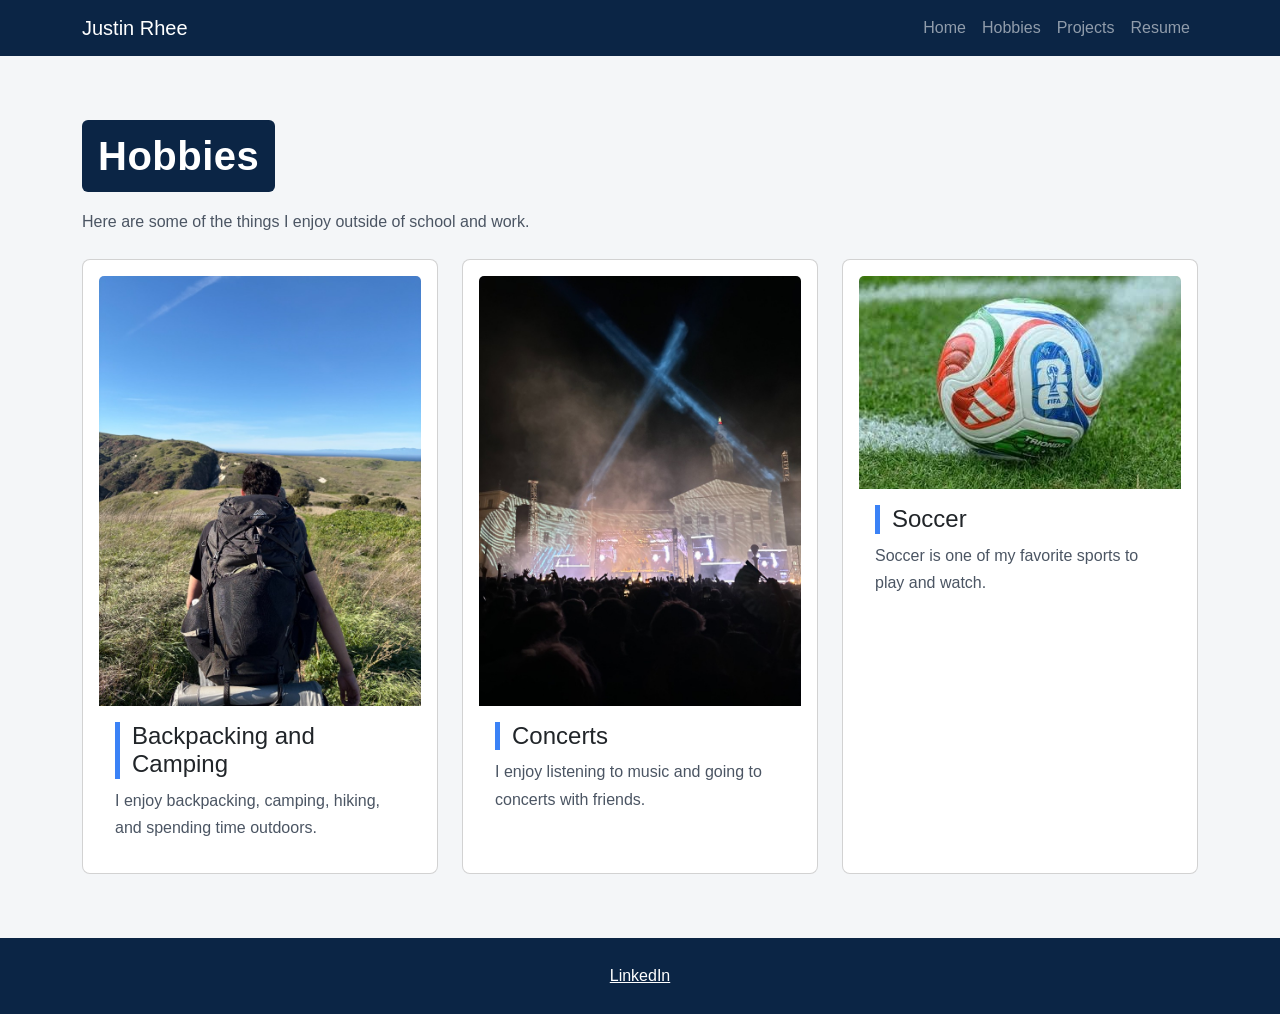
==== views/hobbies.html @ 926e5f9c "Moved files out of Website/" ====
<!DOCTYPE html>
<html lang="en">

<head>
    <meta charset="UTF-8">
    <meta name="viewport" content="width=device-width, initial-scale=1.0">

    <title>Justin Rhee | Hobbies</title>

    <!-- Bootstrap stylesheet -->
    <link
        href="https://cdn.jsdelivr.net/npm/bootstrap@5.3.3/dist/css/bootstrap.min.css"
        rel="stylesheet"
    >

    <!-- Custom stylesheet -->
    <link rel="stylesheet" href="../resources/css/styles.css">
</head>

<body>

    <header>
        <nav class="navbar navbar-expand-md navbar-dark navbar-custom">
            <div class="container">

                <a class="navbar-brand" href="home.html">
                    Justin Rhee
                </a>

                <button
                    class="navbar-toggler"
                    type="button"
                    data-bs-toggle="collapse"
                    data-bs-target="#mainNav"
                    aria-controls="mainNav"
                    aria-expanded="false"
                    aria-label="Toggle navigation"
                >
                    <span class="navbar-toggler-icon"></span>
                </button>

                <div class="collapse navbar-collapse" id="mainNav">
                    <ul class="navbar-nav ms-auto">

                        <li class="nav-item">
                            <a class="nav-link" href="home.html">Home</a>
                        </li>

                        <li class="nav-item">
                            <a class="nav-link" href="hobbies.html">Hobbies</a>
                        </li>

                        <li class="nav-item">
                            <a class="nav-link" href="projects.html">Projects</a>
                        </li>

                        <li class="nav-item">
                            <a class="nav-link" href="resume.html">Resume</a>
                        </li>

                    </ul>
                </div>

            </div>
        </nav>
    </header>
    <!--
    BOOTSTRAP ANNOTATIONS

    1. container
    Element: main
    Purpose: Centers the main page content and dynamic horizontal spacing.

    2. col-12
    Element: div surrounding each hobby card
    Purpose: Makes each hobby card take the full width of the row
    on small screens.

    3. col-lg-4
    Element: div surrounding each hobby card
    Purpose: Makes each hobby use 4 of Bootstrap's 12 columns on
    large screens, allowing three hobby cards to appear in one row.
    -->
    <main class="container my-5">

        <h1 class="mb-3">Hobbies</h1>

        <p class="mb-4">
            Here are some of the things I enjoy outside of school and work.
        </p>

        <div class="row g-4">

            <div class="col-12 col-md-6 col-lg-4">
                <section class="card hobby-card h-100">

                    <img
                        src="../resources/img/backpacking.jpg"
                        class="card-img-top"
                        alt="Mountain landscape representing backpacking and camping"
                    >

                    <div class="card-body">
                        <h2 class="card-title h4">
                            Backpacking and Camping
                        </h2>

                        <p class="card-text">
                            I enjoy backpacking, camping, hiking, and spending
                            time outdoors.
                        </p>
                    </div>

                </section>
            </div>


            <div class="col-12 col-md-6 col-lg-4">
                <section class="card hobby-card h-100">

                    <img
                        src="../resources/img/concert.jpg"
                        class="card-img-top"
                        alt="Concert stage representing my interest in live music"
                    >

                    <div class="card-body">
                        <h2 class="card-title h4">
                            Concerts
                        </h2>

                        <p class="card-text">
                            I enjoy listening to music and going to concerts
                            with friends.
                        </p>
                    </div>

                </section>
            </div>


            <div class="col-12 col-md-6 col-lg-4">
                <section class="card hobby-card h-100">

                    <img
                        src="../resources/img/soccer.jpg"
                        class="card-img-top"
                        alt="Soccer ball on a field representing my interest in soccer"
                    >

                    <div class="card-body">
                        <h2 class="card-title h4">
                            Soccer
                        </h2>

                        <p class="card-text">
                            Soccer is one of my favorite sports to play and watch.
                        </p>
                    </div>

                </section>
            </div>

        </div>

    </main>

    <footer class="text-center py-4">
        <p class="mb-0">
            <a href="https://www.linkedin.com/in/justin-h-rhee/">
                LinkedIn
            </a>
        </p>
    </footer>
    <script
        src="https://cdn.jsdelivr.net/npm/bootstrap@5.3.3/dist/js/bootstrap.bundle.min.js">
    </script>
</body>

</html>
---- resources/css/styles.css ----
/* Element selector, custom colors, and typography */
body {
    font-family: Arial, Helvetica, sans-serif;
    background-color: #f4f6f8;
    color: #1f2937;
    margin: 0;
}


/* Custom navbar color */
.navbar-custom {
    background-color: #0b2545;
}


/* Margin and padding */
main {
    margin: 2rem auto;
    padding: 1rem;
    max-width: 1000px;
}


/* Block-style page titles */
h1 {
    background-color: #0b2545;
    color: white;
    padding: 0.75rem 1rem;
    border-radius: 6px;
    font-weight: 700;
    letter-spacing: 0.5px;
    display: inline-block;
}


/* RClass selector and box-model properties */
.hobby-card {
    padding: 1rem;
    border-radius: 8px;
}


/* Class selector, border radius, and shadow */
.project-card {
    padding: 1rem;
    border-radius: 8px;
    box-shadow: 0 2px 5px rgba(0, 0, 0, 0.15);
}


/* Basic image sizing */
img {
    max-width: 100%;
    height: auto;
}


/* Footer styling */
footer {
    background-color: #0b2545;
    color: white;
    padding: 1rem;
    text-align: center;
}


footer a {
    color: white;
}


/* Overrides Bootstrap's default .btn-primary colors. */
.btn-primary {
    background-color: #0b2545;
    border-color: #0b2545;
}


/* Keeps custom button color when hovering */
.btn-primary:hover {
    background-color: #163b65;
    border-color: #163b65;
}


h2 {
    color: #0b2545;
    font-weight: 700;
    border-left: 5px solid #3b82f6;
    padding-left: 0.75rem;
    margin-bottom: 1rem;
}

.resume-section {
    padding-bottom: 1.5rem;
    margin-bottom: 1.5rem;
    border-bottom: 1px solid #d1d5db;
}


p {
    color: #4b5563;
    line-height: 1.7;
}
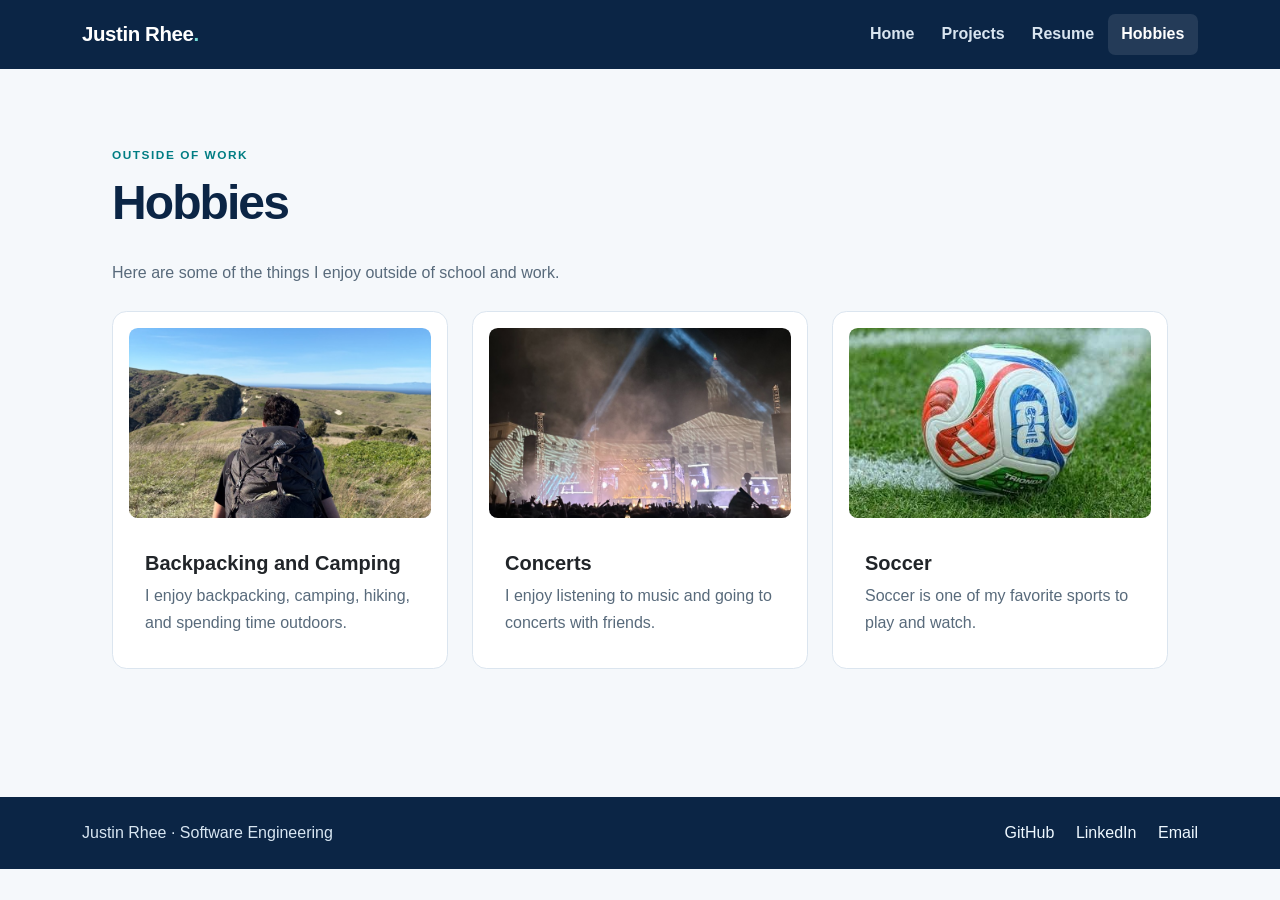
==== commit cff5722b: "Update portfolio projects, resume, and homepage" ====
--- a/views/hobbies.html
+++ b/views/hobbies.html
@@ -1,89 +1,29 @@
 <!DOCTYPE html>
 <html lang="en">
+<head>
+  <meta charset="UTF-8">
+  <meta name="viewport" content="width=device-width, initial-scale=1">
+  <meta name="description" content="A few of Justin Rhee's interests outside computer science and software engineering.">
+  <title>Justin Rhee | Hobbies</title>
+  <link href="https://cdn.jsdelivr.net/npm/bootstrap@5.3.3/dist/css/bootstrap.min.css" rel="stylesheet">
+  <link rel="stylesheet" href="../resources/css/styles.css">
+</head>
+<body>
+  <header>
+    <nav class="navbar navbar-expand-md navbar-dark navbar-custom" aria-label="Main navigation">
+      <div class="container">
+        <a class="navbar-brand" href="home.html">Justin Rhee<span class="brand-dot">.</span></a>
+        <button class="navbar-toggler" type="button" data-bs-toggle="collapse" data-bs-target="#mainNav" aria-controls="mainNav" aria-expanded="false" aria-label="Toggle navigation"><span class="navbar-toggler-icon"></span></button>
+        <div class="collapse navbar-collapse" id="mainNav"><ul class="navbar-nav ms-auto"><li class="nav-item"><a class="nav-link" href="home.html">Home</a></li>
+<li class="nav-item"><a class="nav-link" href="projects.html">Projects</a></li>
+<li class="nav-item"><a class="nav-link" href="resume.html">Resume</a></li>
+<li class="nav-item"><a class="nav-link active" aria-current="page" href="hobbies.html">Hobbies</a></li></ul></div>
+      </div>
+    </nav>
+  </header>
+  <main class="container page-shell">    <main class="container page-shell">
 
-<head>
-    <meta charset="UTF-8">
-    <meta name="viewport" content="width=device-width, initial-scale=1.0">
-
-    <title>Justin Rhee | Hobbies</title>
-
-    <!-- Bootstrap stylesheet -->
-    <link
-        href="https://cdn.jsdelivr.net/npm/bootstrap@5.3.3/dist/css/bootstrap.min.css"
-        rel="stylesheet"
-    >
-
-    <!-- Custom stylesheet -->
-    <link rel="stylesheet" href="../resources/css/styles.css">
-</head>
-
-<body>
-
-    <header>
-        <nav class="navbar navbar-expand-md navbar-dark navbar-custom">
-            <div class="container">
-
-                <a class="navbar-brand" href="home.html">
-                    Justin Rhee
-                </a>
-
-                <button
-                    class="navbar-toggler"
-                    type="button"
-                    data-bs-toggle="collapse"
-                    data-bs-target="#mainNav"
-                    aria-controls="mainNav"
-                    aria-expanded="false"
-                    aria-label="Toggle navigation"
-                >
-                    <span class="navbar-toggler-icon"></span>
-                </button>
-
-                <div class="collapse navbar-collapse" id="mainNav">
-                    <ul class="navbar-nav ms-auto">
-
-                        <li class="nav-item">
-                            <a class="nav-link" href="home.html">Home</a>
-                        </li>
-
-                        <li class="nav-item">
-                            <a class="nav-link" href="hobbies.html">Hobbies</a>
-                        </li>
-
-                        <li class="nav-item">
-                            <a class="nav-link" href="projects.html">Projects</a>
-                        </li>
-
-                        <li class="nav-item">
-                            <a class="nav-link" href="resume.html">Resume</a>
-                        </li>
-
-                    </ul>
-                </div>
-
-            </div>
-        </nav>
-    </header>
-    <!--
-    BOOTSTRAP ANNOTATIONS
-
-    1. container
-    Element: main
-    Purpose: Centers the main page content and dynamic horizontal spacing.
-
-    2. col-12
-    Element: div surrounding each hobby card
-    Purpose: Makes each hobby card take the full width of the row
-    on small screens.
-
-    3. col-lg-4
-    Element: div surrounding each hobby card
-    Purpose: Makes each hobby use 4 of Bootstrap's 12 columns on
-    large screens, allowing three hobby cards to appear in one row.
-    -->
-    <main class="container my-5">
-
-        <h1 class="mb-3">Hobbies</h1>
+        <div class="page-intro"><p class="eyebrow">Outside of work</p><h1>Hobbies</h1></div>
 
         <p class="mb-4">
             Here are some of the things I enjoy outside of school and work.
@@ -163,18 +103,13 @@
 
         </div>
 
-    </main>
-
-    <footer class="text-center py-4">
-        <p class="mb-0">
-            <a href="https://www.linkedin.com/in/justin-h-rhee/">
-                LinkedIn
-            </a>
-        </p>
-    </footer>
-    <script
-        src="https://cdn.jsdelivr.net/npm/bootstrap@5.3.3/dist/js/bootstrap.bundle.min.js">
-    </script>
+    </main></main>
+  <footer class="site-footer">
+    <div class="container footer-content">
+      <span>Justin Rhee &middot; Software Engineering</span>
+      <div class="footer-links"><a href="https://github.com/justinr1266" target="_blank" rel="noopener noreferrer">GitHub</a><a href="https://www.linkedin.com/in/justin-h-rhee/" target="_blank" rel="noopener noreferrer">LinkedIn</a><a href="mailto:justinrhee.career@gmail.com">Email</a></div>
+    </div>
+  </footer>
+  <script src="https://cdn.jsdelivr.net/npm/bootstrap@5.3.3/dist/js/bootstrap.bundle.min.js"></script>
 </body>
-
-</html>+</html>
--- a/resources/css/styles.css
+++ b/resources/css/styles.css
@@ -1,104 +1,151 @@
-/* Element selector, custom colors, and typography */
-body {
-    font-family: Arial, Helvetica, sans-serif;
-    background-color: #f4f6f8;
-    color: #1f2937;
-    margin: 0;
-}
-
-
-/* Custom navbar color */
-.navbar-custom {
-    background-color: #0b2545;
-}
-
-
-/* Margin and padding */
-main {
-    margin: 2rem auto;
-    padding: 1rem;
-    max-width: 1000px;
-}
-
-
-/* Block-style page titles */
-h1 {
-    background-color: #0b2545;
-    color: white;
-    padding: 0.75rem 1rem;
-    border-radius: 6px;
-    font-weight: 700;
-    letter-spacing: 0.5px;
-    display: inline-block;
-}
-
-
-/* RClass selector and box-model properties */
-.hobby-card {
-    padding: 1rem;
-    border-radius: 8px;
-}
-
-
-/* Class selector, border radius, and shadow */
-.project-card {
-    padding: 1rem;
-    border-radius: 8px;
-    box-shadow: 0 2px 5px rgba(0, 0, 0, 0.15);
-}
-
-
-/* Basic image sizing */
-img {
-    max-width: 100%;
-    height: auto;
-}
-
-
-/* Footer styling */
-footer {
-    background-color: #0b2545;
-    color: white;
-    padding: 1rem;
-    text-align: center;
-}
-
-
-footer a {
-    color: white;
-}
-
-
-/* Overrides Bootstrap's default .btn-primary colors. */
-.btn-primary {
-    background-color: #0b2545;
-    border-color: #0b2545;
-}
-
-
-/* Keeps custom button color when hovering */
-.btn-primary:hover {
-    background-color: #163b65;
-    border-color: #163b65;
-}
-
-
-h2 {
-    color: #0b2545;
-    font-weight: 700;
-    border-left: 5px solid #3b82f6;
-    padding-left: 0.75rem;
-    margin-bottom: 1rem;
-}
-
-.resume-section {
-    padding-bottom: 1.5rem;
-    margin-bottom: 1.5rem;
-    border-bottom: 1px solid #d1d5db;
-}
-
-
-p {
-    color: #4b5563;
-    line-height: 1.7;
-}
+/* Portfolio styling: responsive, accessible, and static-hosting friendly. */
+:root { --navy:#0b2545; --navy-2:#14395c; --ink:#152b41; --muted:#586a7b; --accent:#28b4b0; --line:#dbe5ef; --paper:#f5f8fb; }
+html { scroll-behavior:smooth; }
+body { font-family:Arial,Helvetica,sans-serif; background:var(--paper); color:var(--ink); margin:0; }
+a { text-underline-offset:3px; }
+a:focus-visible,button:focus-visible { outline:3px solid #18b7d7; outline-offset:3px; }
+.navbar-custom { background:var(--navy); padding:.85rem 0; }
+.navbar-brand { font-size:1.28rem; font-weight:750; letter-spacing:-.02em; }
+.brand-dot { color:#74ddd8; }
+.navbar .nav-link { color:#d9e5f0; font-weight:600; padding:.55rem .85rem!important; border-radius:.45rem; }
+.navbar .nav-link:hover,.navbar .nav-link.active { color:white; background:rgba(255,255,255,.10); }
+.page-shell { max-width:1120px; padding:2.4rem 1rem 4rem; }
+h1,h2,h3 { color:var(--navy); }
+p { color:var(--muted); line-height:1.65; }
+.eyebrow { color:#007d83; text-transform:uppercase; font-size:.74rem; letter-spacing:.13em; font-weight:800; margin:0 0 .55rem; }
+.eyebrow-light { color:#79e2db; }
+.btn { font-weight:700; border-radius:.58rem; padding:.7rem 1.05rem; }
+.btn-primary { background:var(--navy); border-color:var(--navy); }
+.btn-primary:hover,.btn-primary:focus-visible { background:var(--navy-2); border-color:var(--navy-2); }
+.btn-outline-dark { border-color:#91a1ae; color:var(--navy); }
+.btn-outline-dark:hover { background:var(--navy); border-color:var(--navy); }
+.text-link { display:inline-flex; align-items:center; font-weight:750; color:#0a6572; text-decoration:none; }
+.text-link:hover { text-decoration:underline; }
+.site-footer { padding:1.5rem 0; background:var(--navy); color:#d8e6f2; }
+.footer-content { display:flex; gap:1rem; flex-wrap:wrap; justify-content:space-between; align-items:center; }
+.footer-links { display:flex; gap:1.35rem; flex-wrap:wrap; }
+.site-footer a { color:#eef8ff; text-decoration:none; }
+.site-footer a:hover { text-decoration:underline; }
+/* Homepage */
+.hero { background:linear-gradient(135deg,#09223f 0%,#123f60 100%); color:white; border-radius:1.2rem; overflow:hidden; }
+.home-hero { display:grid; grid-template-columns:1.3fr .72fr; min-height:440px; }
+.hero-copy { padding:3.4rem clamp(1.5rem,5vw,3.6rem); align-self:center; }
+.hero h1 { color:white; font-size:clamp(2rem,3.6vw,3.2rem); line-height:1.14; font-weight:800; letter-spacing:-.035em; margin-bottom:1.1rem; }
+.hero-lede { color:#eff6fb; font-size:1.10rem; font-weight:600; line-height:1.6; }
+.hero-detail { color:#cbdce9; font-size:.97rem; }
+.hero-actions { display:flex; flex-wrap:wrap; gap:.75rem; margin-top:1.65rem; }
+.action-primary { color:var(--navy); }
+.hero-portrait { min-height:100%; overflow:hidden; }
+.hero-portrait img { width:100%; height:100%; object-fit:cover; object-position:center 30%; display:block; }
+.section-block { margin-top:3.9rem; }
+.compact-section { margin-bottom:.5rem; }
+.section-heading { display:flex; justify-content:space-between; align-items:end; gap:1rem; flex-wrap:wrap; margin-bottom:1.3rem; }
+.section-heading h2 { font-size:clamp(1.35rem,2.8vw,1.85rem); font-weight:800; margin:0; letter-spacing:-.025em; }
+.focus-grid { display:grid; grid-template-columns:repeat(3,1fr); gap:1rem; }
+.focus-tile { background:white; border:1px solid var(--line); border-radius:.88rem; padding:1.3rem; }
+.focus-index { display:block; color:#078a91; font-size:.82rem; font-weight:850; margin-bottom:1rem; }
+.focus-tile h3 { font-size:1.1rem; font-weight:750; margin-bottom:.55rem; }
+.focus-tile p { margin:0; font-size:.95rem; }
+.featured-grid { display:grid; grid-template-columns:repeat(2,1fr); gap:1.1rem; }
+.featured-project { display:block; background:white; text-decoration:none; border:1px solid var(--line); border-radius:.88rem; padding:1.55rem; box-shadow:0 6px 16px rgba(10,35,65,.04); transition:transform .16s,box-shadow .16s; }
+.featured-project:hover { transform:translateY(-3px); box-shadow:0 9px 26px rgba(10,35,65,.10); }
+.featured-label { color:#007d83; font-weight:800; font-size:.72rem; letter-spacing:.08em; }
+.featured-project h3 { font-size:1.5rem; font-weight:800; margin:.6rem 0; }
+.featured-project p { margin-bottom:1.1rem; }
+.featured-more { color:#0c7180; font-weight:800; }
+.skill-overview { background:white; border:1px solid var(--line); border-radius:.88rem; padding:1.25rem 1.45rem; display:grid; grid-template-columns:1fr 1fr; gap:1.4rem; }
+.skill-overview h3 { font-size:1rem; font-weight:800; margin-bottom:.75rem; }
+.tech-list { display:flex; flex-wrap:wrap; gap:.45rem; }
+.tech-tag { display:inline-block; padding:.33rem .62rem; border-radius:999px; background:#edf4f8; color:#2b5068; font-size:.78rem; font-weight:700; border:1px solid #dce8ee; }
+/* Projects */
+.page-intro { max-width:760px; margin-bottom:1.8rem; }
+.page-intro h1 { font-size:clamp(2rem,4vw,3rem); font-weight:850; letter-spacing:-.04em; margin:.25rem 0 .75rem; }
+.page-intro>p:not(.eyebrow) { font-size:1.045rem; }
+.projects-grid { display:grid; grid-template-columns:repeat(2,minmax(0,1fr)); gap:1.35rem; }
+.project-card { overflow:hidden; background:white; border:1px solid var(--line); border-radius:1rem; display:flex; flex-direction:column; box-shadow:0 6px 18px rgba(11,37,69,.05); scroll-margin-top:1.3rem; }
+.project-content { padding:1.3rem 1.5rem 1.5rem; display:flex; flex-direction:column; flex:1; }
+.project-content h2 { font-size:1.4rem; font-weight:800; letter-spacing:-.025em; margin:0 0 .65rem; }
+.project-description { flex:1; margin-bottom:1.05rem; }
+.project-image { display:block; width:100%; height:auto; background:#e8eff5; }
+.project-visual { min-height:195px; display:flex; flex-direction:column; justify-content:space-between; padding:1.25rem 1.5rem; color:white; overflow:hidden; }
+.visual-route { background:linear-gradient(130deg,#102f55,#167d89); }
+.visual-plate { background:linear-gradient(140deg,#533950,#b66352); }
+.visual-market { background:linear-gradient(135deg,#173357,#555e90); }
+.visual-label { font-size:.72rem; font-weight:800; letter-spacing:.12em; opacity:.84; }
+.visual-sub { font-size:.85rem; color:#e6f5f8; }
+.route-path { display:flex; justify-content:center; align-items:center; gap:1rem; font-size:1.7rem; font-weight:850; letter-spacing:.05em; }
+.route-path span { padding:.3rem .6rem; border:1px solid rgba(255,255,255,.4); border-radius:.45rem; }
+.route-path b { font-size:1.15rem; font-weight:500; opacity:.7; }
+.plate-graphic { display:flex; align-items:center; justify-content:center; gap:1.1rem; }
+.plate-circle { width:75px; height:75px; border-radius:50%; display:flex; align-items:center; justify-content:center; font-size:2.3rem; font-weight:800; border:8px solid rgba(255,255,255,.68); background:rgba(255,255,255,.10); }
+.plate-lines { display:flex; flex-direction:column; gap:.65rem; }
+.plate-lines i { height:7px; width:90px; border-radius:6px; background:rgba(255,255,255,.72); }
+.plate-lines i:nth-child(2) { width:110px; opacity:.65; }
+.plate-lines i:nth-child(3) { width:65px; opacity:.52; }
+.market-bars { display:flex; justify-content:center; align-items:end; gap:.65rem; height:80px; }
+.market-bars span { width:18px; height:35%; background:#91e2dc; border-radius:4px 4px 0 0; }
+.market-bars span:nth-child(2) { height:55%; } .market-bars span:nth-child(3) { height:42%; }
+.market-bars span:nth-child(4) { height:80%; } .market-bars span:nth-child(5) { height:65%; }
+.market-bars span:nth-child(6) { height:96%; } .market-bars span:nth-child(7) { height:73%; }
+.project-impact { color:#315668; margin:.9rem 0 0; padding-top:.85rem; border-top:1px solid var(--line); font-weight:700; font-size:.9rem; }
+.project-actions { margin-top:1.15rem; display:flex; flex-wrap:wrap; gap:.75rem 1.5rem; }
+.page-end-cta { margin-top:2.3rem; padding:1.4rem 1.6rem; background:#e8f1f5; border-radius:.85rem; display:flex; gap:1rem; justify-content:space-between; align-items:center; flex-wrap:wrap; }
+.page-end-cta p { margin:0; color:var(--navy); font-weight:750; }
+/* Resume */
+.resume-intro { max-width:850px; }
+.resume-actions { display:flex; flex-wrap:wrap; gap:.75rem; margin-top:1.25rem; }
+.resume-summary-grid { display:grid; grid-template-columns:1fr 1fr; gap:1.1rem; margin:2rem 0 2.6rem; }
+.summary-card { background:white; padding:1.35rem 1.5rem; border-radius:.9rem; border:1px solid var(--line); }
+.summary-card h2 { font-size:1.25rem; font-weight:800; margin-bottom:.65rem; }
+.summary-card p { margin-bottom:.38rem; }
+.summary-card .muted { font-size:.88rem; color:#597287; }
+.resume-skills { margin-bottom:2.6rem; }
+.resume-preview { margin-top:2rem; }
+.resume-pdf { display:block; width:100%; height:980px; background:white; border:1px solid var(--line); border-radius:.85rem; box-shadow:0 3px 16px rgba(0,0,0,.08); }
+.resume-preview-note { font-size:.85rem; margin-top:.65rem; }
+/* Hobbies */
+.hobby-card { background:white; border:1px solid var(--line); border-radius:.9rem; padding:1rem; overflow:hidden; }
+.hobby-card .card-img-top { width:100%; height:190px; object-fit:cover; border-radius:.55rem; }
+.hobby-card .card-title { margin-top:1.1rem; font-size:1.25rem; font-weight:800; }
+/* Responsive layouts */
+@media (max-width:850px) { .home-hero { grid-template-columns:1fr .6fr; } .hero-copy { padding:2rem; } .projects-grid { gap:1rem; } }
+@media (max-width:767px) { .page-shell { padding-top:1.5rem; } .home-hero { display:flex; flex-direction:column-reverse; } .hero-portrait { height:250px; } .hero-portrait img { object-position:center 33%; } .hero-copy { padding:1.7rem; } .focus-grid,.featured-grid,.projects-grid,.skill-overview,.resume-summary-grid { grid-template-columns:1fr; } .section-block { margin-top:2.8rem; } .route-path { font-size:1.25rem; gap:.5rem; } .resume-pdf { height:650px; } }
+@media (prefers-reduced-motion:reduce) { html { scroll-behavior:auto; } .featured-project { transition:none; } }
+
+/* Compact one-screen homepage. Content remains scrollable when a screen is small. */
+body.compact-home { min-height:100vh; min-height:100svh; display:flex; flex-direction:column; }
+.compact-home .page-shell { width:100%; flex:1; display:flex; flex-direction:column; justify-content:center; gap:1.05rem; padding-top:1rem; padding-bottom:1rem; }
+.compact-home .site-footer { padding:.75rem 0; }
+.home-intro { display:grid; grid-template-columns:minmax(0,1.85fr) minmax(220px,.72fr); background:linear-gradient(125deg,#09223f,#123f60); border-radius:1rem; color:white; overflow:hidden; }
+.home-intro-copy { align-self:center; padding:1.55rem 1.85rem; }
+.home-intro h1 { color:#fff; font-size:clamp(1.8rem,3vw,2.35rem); line-height:1.15; font-weight:800; letter-spacing:-.035em; margin:0 0 .62rem; }
+.home-intro .eyebrow { font-size:.67rem; margin-bottom:.48rem; }
+.home-about { color:#f0f7fc; font-size:.99rem; font-weight:600; line-height:1.42; margin-bottom:.75rem; }
+.home-mini-section { margin-top:.65rem; }
+.home-mini-section h2 { color:#8de6dc; font-size:.83rem; font-weight:800; margin:0 0 .18rem; letter-spacing:.01em; }
+.home-mini-section p { color:#e0ebf3; font-size:.86rem; line-height:1.38; margin:0; }
+.home-intro-portrait { min-height:0; }
+.home-intro-portrait img { width:100%; height:100%; display:block; object-fit:cover; object-position:center 31%; }
+.home-featured-heading { display:flex; justify-content:space-between; gap:1rem; align-items:center; margin-bottom:.65rem; }
+.home-featured-heading h2 { font-size:1.22rem; font-weight:800; letter-spacing:-.02em; margin:0; }
+.home-featured-heading .text-link { font-size:.83rem; }
+.home-featured-grid { display:grid; grid-template-columns:repeat(3,minmax(0,1fr)); gap:.8rem; }
+.home-featured-card { display:block; padding:.9rem 1rem; background:#fff; border:1px solid var(--line); border-radius:.75rem; text-decoration:none; transition:border-color .15s,transform .15s; }
+.home-featured-card:hover { border-color:#5daeb4; transform:translateY(-2px); }
+.home-featured-card h3 { font-size:1.06rem; font-weight:800; margin:.25rem 0 .25rem; }
+.home-featured-card p { font-size:.81rem; line-height:1.4; margin:0; }
+.home-featured-card .featured-label { font-size:.64rem; }
+@media (max-width:991px) {
+  .compact-home .page-shell { justify-content:flex-start; }
+  .home-intro { grid-template-columns:minmax(0,1.4fr) minmax(180px,.65fr); }
+  .home-intro-copy { padding:1.3rem; }
+  .home-mini-section p { font-size:.84rem; }
+}
+@media (max-width:767px) {
+  .home-intro { display:flex; flex-direction:column-reverse; }
+  .home-intro-portrait { height:230px; }
+  .home-intro-copy { padding:1.25rem; }
+  .home-featured-grid { grid-template-columns:1fr; }
+  .home-featured-heading { flex-wrap:wrap; }
+}
+@media (prefers-reduced-motion:reduce) { .home-featured-card { transition:none; } }
